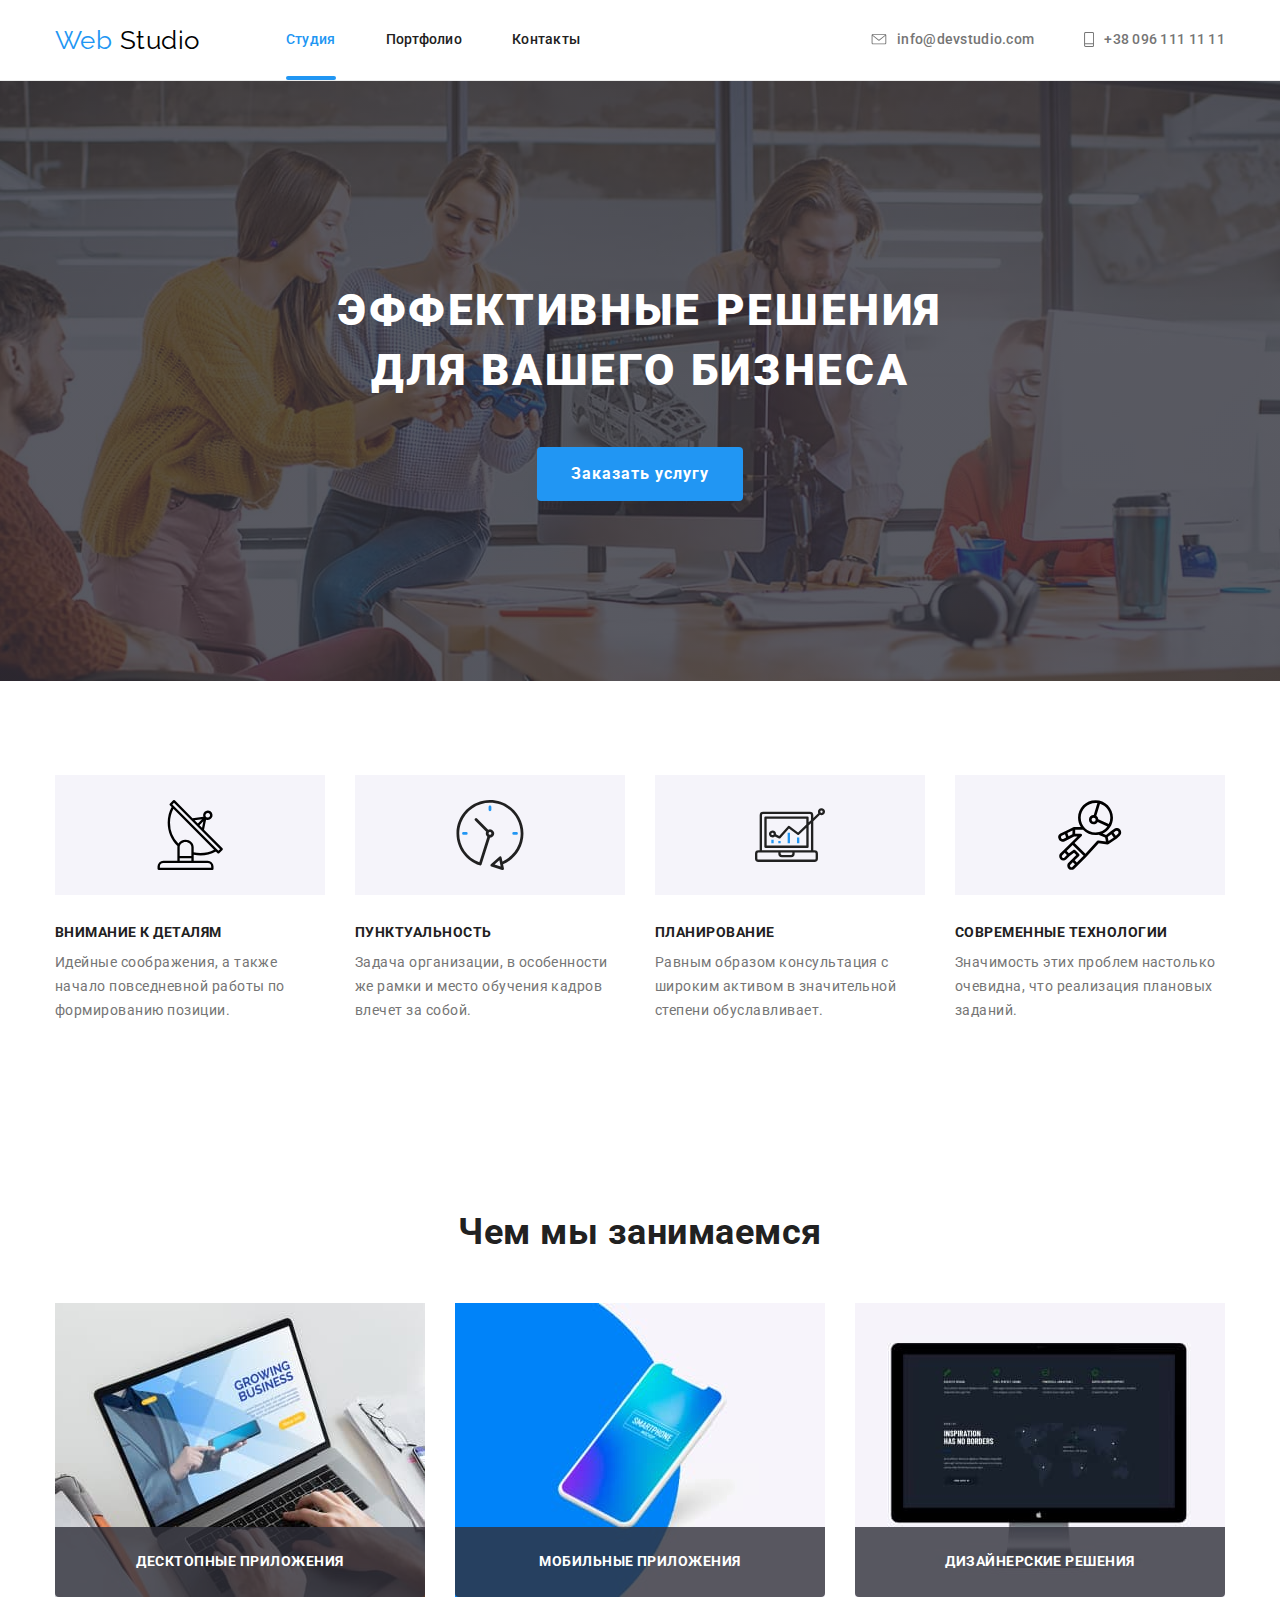
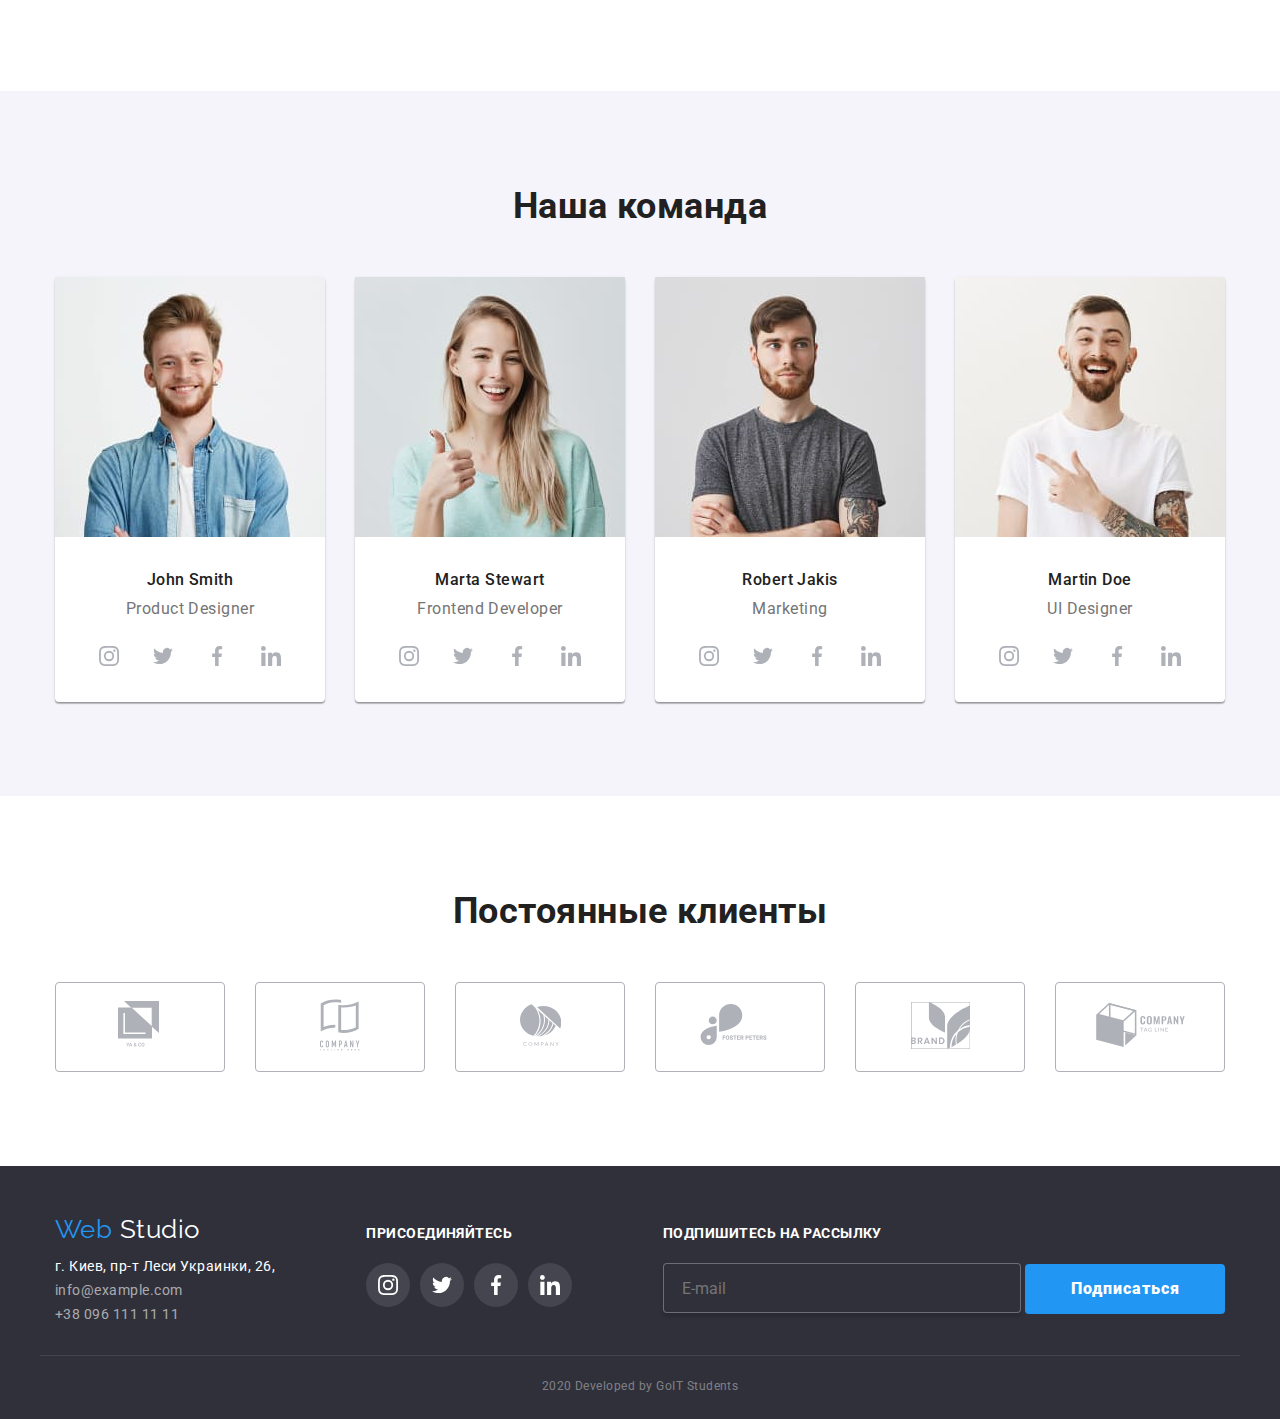
==== index.html @ 5ee05f83 "Added files HW 06" ====
<!DOCTYPE html>
<html lang="ru">
  <head>
    <meta charset="UTF-8" />
    <meta name="viewport" content="width=device-width, initial-scale=1.0" />
    <title>Document</title>
    <link
      href="https://fonts.googleapis.com/css2?family=Raleway:wght@700&family=Roboto:wght@400;500;700&display=swap"
      rel="stylesheet"
    />
    <link
      rel="stylesheet"
      href="https://cdnjs.cloudflare.com/ajax/libs/modern-normalize/0.6.0/modern-normalize.min.css"
    />
    <link rel="stylesheet" href="./css/styles.css" />
  </head>

  <body class="page">
    <!--Шапка сайта-->
    <header class="page-header">
      <div class="header container">
        <nav class="nav-conteiner">
          <a href="index.html" lang="en" class="logo"
            >Web <span class="accent">Studio</span></a
          >

          <ul class="site-nav">
            <li class="item">
              <a href="./index.html" class="link current">Студия</a>
            </li>
            <li class="item">
              <a href="./portfolio.html" class="link">Портфолио</a>
            </li>
            <li class="item"><a href="" class="link">Контакты</a></li>
          </ul>
        </nav>

        <address class="address">
          <a href="mailto:info@devstudio.com" class="item">
            <svg class="mail-icon">
              <use href="./img/sprite.svg#Mail"></use>
            </svg>
            info@devstudio.com</a
          >
          <a href="tel:+380961111111" class="item">
            <svg class="tel-icon">
              <use href="./img/sprite.svg#Tel"></use>
            </svg>
            +38 096 111 11 11</a
          >
        </address>
      </div>
    </header>

    <main>
      <!--Герой-->
      <section class="hero">
        <div class="overley">
          <h1 class="hero-title">эффективные решения для вашего бизнеса</h1>
          <div class="hero-item">
            <button class="hero-button button" data-open-modal>Заказать услугу</button>
          </div>
      </section>

      <!--Функции-->
      <div class="feature container">
        <section class="section">
          <h2 class="is-hidden">Функции</h2>

          <ul class="feature-list">
            <li class="list">
              <div class="background-icon">
                <svg width="70" height="70">
                  <use href="./img/sprite.svg#--"></use>
                </svg>
              </div>
              <h3 class="title">Внимание к деталям</h3>
              <p class="text">
                Идейные соображения, а также начало повседневной работы по
                формированию позиции.
              </p>
            </li>

            <li class="list">
              <div class="background-icon">
                <svg width="70" height="70">
                  <use href="./img/sprite.svg#1"></use>
                </svg>
              </div>
              <h3 class="title">Пунктуальность</h3>
              <p class="text">
                Задача организации, в особенности же рамки и место обучения
                кадров влечет за собой.
              </p>
            </li>

            <li class="list">
              <div class="background-icon">
                <svg width="70" height="70">
                  <use href="./img/sprite.svg#untitled"></use>
                </svg>
              </div>
              <h3 class="title">Планирование</h3>
              <p class="text">
                Равным образом консультация с широким активом в значительной
                степени обуславливает.
              </p>
            </li>

            <li class="list">
              <div class="background-icon">
                <svg width="70" height="70">
                  <use href="./img/sprite.svg#-"></use>
                </svg>
              </div>
              <h3 class="title">Современные технологии</h3>
              <p class="text">
                Значимость этих проблем настолько очевидна, что реализация
                плановых заданий.
              </p>
            </li>
          </ul>
        </section>
      </div>

      <!--Чем мы занимаемся-->
      <div class="container">
        <section class="section">
          <h2 class="section-title">Чем мы занимаемся</h2>

          <ul class="product">
            <li>
              <figure class="figure">
                <img
                  src="./img/Growing-Business.jpg"
                  alt="Десктопные приложения" class="product_img"
                />
                <figcaption class="product-list">
                  Десктопные приложения
                </figcaption>
              </figure>
            </li>

            <li>
              <figure class="figure">
                <img
                  src="./img/Mobile-applications.jpg"
                  alt="Мобильные приложения" class="product_img"
                />
                <figcaption class="product-list">
                  Мобильные приложения
                </figcaption>
              </figure>
            </li>

            <li>
              <figure class="figure">
                <img
                  src="./img/Design-solutions.jpg"
                  alt="Дизайнерские решения" class="product_img"
                />
                <figcaption class="product-list">
                  Дизайнерские решения
                </figcaption>
              </figure>
            </li>
          </ul>
        </section>
      </div>

      <!--Наша команда-->
      <section class="section team">
        <h2 class="section-title">Наша команда</h2>
        <ul lang="en" class="team-list container">
          <li class="team-list-container">
            <img src="./img/John-Smith.jpg" alt="John Smith" />
            <h3 class="title">John Smith</h3>
            <p class="job-title">Product Designer</p>
            <ul class="social-links">
              <li class="social-links_list">
                <a
                  href=""
                  aria-label="Instagram link"
                  class="social-links_item"
                >
                  <svg class="social-links_icon">
                    <use href="./img/sprite.svg#instagram"></use>
                  </svg>
                </a>
              </li>
              <li class="social-links_list">
                <a href="" aria-label="Twitter link" class="social-links_item">
                  <svg class="social-links_icon">
                    <use href="./img/sprite.svg#twitter"></use>
                  </svg>
                </a>
              </li>
              <li class="social-links_list">
                <a href="" aria-label="Facebook link" class="social-links_item">
                  <svg class="social-links_icon">
                    <use href="./img/sprite.svg#facebook"></use>
                  </svg>
                </a>
              </li>
              <li class="social-links_list">
                <a href="" aria-label="LinkedIn link" class="social-links_item">
                  <svg class="social-links_icon">
                    <use href="./img/sprite.svg#linkedin"></use>
                  </svg>
                </a>
              </li>
            </ul>
          </li>

          <li class="team-list-container">
            <img src="./img/Marta-Stewart.jpg" alt="Marta Stewart" />
            <h3 class="title">Marta Stewart</h3>
            <p class="job-title">Frontend Developer</p>
            <ul class="social-links">
              <li class="social-links_list">
                <a
                  href=""
                  aria-label="Instagram link"
                  class="social-links_item"
                >
                  <svg class="social-links_icon">
                    <use href="./img/sprite.svg#instagram"></use>
                  </svg>
                </a>
              </li>
              <li class="social-links_list">
                <a href="" aria-label="Twitter link" class="social-links_item">
                  <svg class="social-links_icon">
                    <use href="./img/sprite.svg#twitter"></use>
                  </svg>
                </a>
              </li>
              <li class="social-links_list">
                <a href="" aria-label="Facebook link" class="social-links_item">
                  <svg class="social-links_icon">
                    <use href="./img/sprite.svg#facebook"></use>
                  </svg>
                </a>
              </li>
              <li class="social-links_list">
                <a href="" aria-label="LinkedIn link" class="social-links_item">
                  <svg class="social-links_icon">
                    <use href="./img/sprite.svg#linkedin"></use>
                  </svg>
                </a>
              </li>
            </ul>
          </li>

          <li class="team-list-container">
            <img src="./img/Robert-Jakis.jpg" alt="Robert Jakis" />
            <h3 class="title">Robert Jakis</h3>
            <p class="job-title">Marketing</p>
            <ul class="social-links">
              <li class="social-links_list">
                <a
                  href=""
                  aria-label="Instagram link"
                  class="social-links_item"
                >
                  <svg class="social-links_icon">
                    <use href="./img/sprite.svg#instagram"></use>
                  </svg>
                </a>
              </li>
              <li class="social-links_list">
                <a href="" aria-label="Twitter link" class="social-links_item">
                  <svg class="social-links_icon">
                    <use href="./img/sprite.svg#twitter"></use>
                  </svg>
                </a>
              </li>
              <li class="social-links_list">
                <a href="" aria-label="Facebook link" class="social-links_item">
                  <svg class="social-links_icon">
                    <use href="./img/sprite.svg#facebook"></use>
                  </svg>
                </a>
              </li>
              <li class="social-links_list">
                <a href="" aria-label="LinkedIn link" class="social-links_item">
                  <svg class="social-links_icon">
                    <use href="./img/sprite.svg#linkedin"></use>
                  </svg>
                </a>
              </li>
            </ul>
          </li>

          <li class="team-list-container">
            <img src="./img/Martin-Doe.jpg" alt="Martin Doe" />
            <h3 class="title">Martin Doe</h3>
            <p class="job-title">UI Designer</p>
            <ul class="social-links">
              <li class="social-links_list">
                <a
                  href=""
                  aria-label="Instagram link"
                  class="social-links_item"
                >
                  <svg class="social-links_icon">
                    <use href="./img/sprite.svg#instagram"></use>
                  </svg>
                </a>
              </li>
              <li class="social-links_list">
                <a href="" aria-label="Twitter link" class="social-links_item">
                  <svg class="social-links_icon">
                    <use href="./img/sprite.svg#twitter"></use>
                  </svg>
                </a>
              </li>
              <li class="social-links_list">
                <a href="" aria-label="Facebook link" class="social-links_item">
                  <svg class="social-links_icon">
                    <use href="./img/sprite.svg#facebook"></use>
                  </svg>
                </a>
              </li>
              <li class="social-links_list">
                <a href="" aria-label="LinkedIn link" class="social-links_item">
                  <svg class="social-links_icon">
                    <use href="./img/sprite.svg#linkedin"></use>
                  </svg>
                </a>
              </li>
            </ul>
          </li>
        </ul>
      </section>

      <!--Постоянные клиенты-->
      <div class="container">
        <section class="section">
          <h2 class="section-title">Постоянные клиенты</h2>

          <ul class="list-clients">
            <li class="item">
              <a class="logo-items">
                <svg class="clients-logo1">
                  <use href="./img/sprite.svg#logo-1"></use>
                </svg>
              </a>
            </li>
            <li class="item">
              <a class="logo-items">
                <svg class="clients-logo2">
                  <use href="./img/sprite.svg#logo-2"></use>
                </svg>
              </a>
            </li>
            <li class="item">
              <a class="logo-items">
                <svg class="clients-logo3">
                  <use href="./img/sprite.svg#logo-3"></use>
                </svg>
              </a>
            </li>
            <li class="item">
              <a class="logo-items">
                <svg class="clients-logo4">
                  <use href="./img/sprite.svg#logo-4"></use>
                </svg>
              </a>
            </li>
            <li class="item">
              <a class="logo-items">
                <svg class="clients-logo5">
                  <use href="./img/sprite.svg#logo-5"></use>
                </svg>
              </a>
            </li>
            <li class="item">
              <a class="logo-items">
                <svg class="clients-logo6">
                  <use href="./img/sprite.svg#logo-6"></use>
                </svg>
              </a>
            </li>
          </ul>
        </section>
      </div>
    </main>

    <!-- Модальное окно -->

    <div class="backdrop is-hidden" data-backdrop>
      <div class="modal">
        <button class="btn" data-close-modal>
          <svg class="icon-btn-close" width="11" height="11">
            <use href="./img/icon-btn-close.svg#icon-btn-close"></use>
          </svg>
        </button>
        <form class="form js-speaker-form" autocomplete="off">
          <p class="form-about">Оставьте свои данные, мы вам перезвоним</p>
    
          <label class="form-field">
            <input class="form-input" type="text" name="name" placeholder=" " />
            <span class="form-text">Имя</span>
            <svg class="icon-form" width="18" height="18">
              <use href="./img/icon-person.svg#icon-person"></use>
            </svg>
          </label>
    
          <label class="form-field">
            <input class="form-input" type="tel" name="tel" placeholder=" " />
            <span class="form-text tel">Телефон</span>
            <svg class="icon-form" width="18" height="18">
              <use href="./img/icon-phone.svg#icon-phone"></use>
            </svg>
          </label>
    
          <label class="form-field">
            <input class="form-input" type="email" name="mail" placeholder=" " />
            <span class="form-text mail">Почта</span>
            <svg class="icon-form" width="18" height="18">
              <use href="./img/icon-email.svg#icon-email"></use>
            </svg>
          </label>
    
          <label class="form-field comments">
            <textarea class="form-input comments" name="comments" rows="10" placeholder=" "></textarea>
            <span class="form-text comments">Комментарий</span>
          </label>
    
          <label class="consent">
            <input class="check-input" type="checkbox" name="consent" value="consent" />
            <span class="checkbox"></span>
            <span class="text consent">Соглашаюсь с рассылкой и принимаю &nbsp;
              <a class="text-link" href="">Условия договора</a>
            </span>
          </label>
    
          <button class="button submit" type="submit">Отправить</button>
        </form>
      </div>
    </div>
    </main>


    <!--Футер-->
    <footer class="footer">
      <div class="container">
        <div class="address-list">
          <a class="logo">Web <span class="logo-footer">Studio</span></a>
          <address class="address-footer">
            <a class="contact">г. Киев, пр-т Леси Украинки, 26, </a><br />
            <a href="mailto:info@example.com" class="info">info@example.com</a
            ><br />
            <a href="tel:+380961111111" class="info">+38 096 111 11 11</a>
          </address>
        </div>

        <div class="action-social-links">
          <p class="action">Присоединяйтесь</p>
          <ul class="social-links">
            <li class="social-links_list">
              <a
                href=""
                aria-label="Cсылка на Instagram"
                class="social-links-footer"
              >
                <svg class="social-links_icon">
                  <use href="./img/sprite.svg#instagram"></use>
                </svg>
              </a>
            </li>
            <li class="social-links_list">
              <a
                href=""
                aria-label="Cсылка на Twitter"
                class="social-links-footer"
              >
                <svg class="social-links_icon">
                  <use href="./img/sprite.svg#twitter"></use>
                </svg>
              </a>
            </li>
            <li class="social-links_list">
              <a
                href=""
                aria-label="Cсылка на Facebook"
                class="social-links-footer"
              >
                <svg class="social-links_icon">
                  <use href="./img/sprite.svg#facebook"></use>
                </svg>
              </a>
            </li>
            <li class="social-links_list">
              <a
                href=""
                aria-label="Cсылка на LinkedIn"
                class="social-links-footer"
              >
                <svg class="social-links_icon">
                  <use href="./img/sprite.svg#linkedin"></use>
                </svg>
              </a>
            </li>
          </ul>
        </div>

        <div class="action-studio-button">
          <form>
          <p class="action">Подпишитесь на рассылку</p>
          <br>
          <input class="input" class="foot-form" type="text" placeholder="E-mail" />
          <a href="" class="studio-button">Подписаться</a>
          </form>
        </div>
      </div>

      <p class="copyright">2020 Developed by GoIT Students</p>
    </footer>

<!-- JS -->
<script>
  const refs = {
    openModalBtn: document.querySelector('[data-open-modal]'),
    closeModalBtn: document.querySelector('[data-close-modal]'),
    backdrop: document.querySelector('[data-backdrop]'),
  };

  refs.openModalBtn.addEventListener('click', toggleModal);
  refs.closeModalBtn.addEventListener('click', toggleModal);

  refs.backdrop.addEventListener('click', logBackdropClick);

  function toggleModal() {
    refs.backdrop.classList.toggle('is-hidden');
  }

  function logBackdropClick() {
    console.log('Это клик в бекдроп');
  }

  // FORM JS

  (() => {
    document
      .querySelector('.js-speaker-form')
      .addEventListener('submit', e => {
        e.preventDefault();

        new FormData(e.currentTarget).forEach((value, name) =>
          console.log(`${name}: ${value}`),
        );

        e.currentTarget.reset();
      });
  })();
</script>
    
  </body>
</html>
---- css/styles.css ----
/* Стили для index.html */

/* основной цвет фона #FFFFFF */
/* вторичный цвет фона #F5F4FA */
/* цвет основного текста #757575 */
/* вторичный цвет текста #212121 */
/* белый #FFFFFF */
/* акцент #2196F3 */

/* по умолчанию */
/* fon-style: normal */
/* fon-weight: 400 для p, 700 для h*/

.page {
  color: #757575;
  background-color: #ffffff;
  font-family: Roboto, sans-serif;
  letter-spacing: 0.03em;
}

*,
::after,
::before {
  box-sizing: border-box;
  margin: 0;
  padding: 0;
}

.visually-hidden {
  position: absolute;
  clip: rect(0 0 0 0);
  width: 1px;
  height: 1px;
  margin: -1px;
}

.nav-conteiner {
  display: flex;
  align-items: center;
}
.container {
  margin-left: auto;
  margin-right: auto;
  width: 1200px;
  padding-left: 15px;
  padding-right: 15px;
}

.header {
  display: flex;
  align-items: center;
  justify-content: space-between;
  height: 80px;
}

.page-header {
  border-bottom: 1px solid #ececec;
}
ul {
  list-style: none;
}

/* Logo */

.logo {
  color: #2196f3;
  font-family: Raleway, cursive;
  font-size: 26px;
  line-height: 1.19;
  text-decoration: none;
}

.logo .accent {
  color: #000000;
}

/* Site-nav */
.site-nav .link {
  position: relative;
  display: block;
  padding-top: 32px;
  padding-bottom: 32px;
  font-weight: 500;
  transition: color 250ms cubic-bezier(0.4, 0, 0.2, 1);
  color: #212121;
  font-weight: 500;
  font-size: 14px;
  line-height: 1.14;
  letter-spacing: 0.02em;
  text-decoration: none;
}

.site-nav .link:hover,
.site-nav .link:focus {
  color: #2196f3;
}

.site-nav .link.current {
  color: #2196f3;
}

.site-nav {
  display: flex;
  margin-left: 86px;
}

.site-nav .item:not(:last-child) {
  margin-right: 50px;
}
/* address */
.address {
  display: flex;
  margin-left: auto;
}

.address .item + .item {
  margin-left: 50px;
}
.address .item {
  display: flex;
  align-items: center;
  color: #757575;
  text-decoration: none;
  font-style: normal;
  font-weight: 500;
  font-size: 14px;
  line-height: 1.14;
  letter-spacing: 0.02em;
}

.address .item:hover,
address .item:focus {
  color: #2196f3;
  transition: color 250ms cubic-bezier(0.4, 0, 0.2, 1);
}

/* Hero */

.hero-title {
  margin-top: 0px;
  margin-bottom: 46px;
  padding-top: 200px;
  width: 646px;
  margin-left: auto;
  margin-right: auto;
  color: #ffffff;

  font-weight: 900;
  font-size: 44px;
  line-height: 1.36;
  letter-spacing: 0.06em;
  text-transform: uppercase;
  align-content: center;
}

.hero-button {
  display: inline-block;
  border-radius: 4px;
  padding: 10px 32px;
  min-width: 200px;

  color: #ffffff;
  background-color: #2196f3;

  font-weight: 700;
  font-size: 16px;
  line-height: 1.87;
  letter-spacing: 0.06em;
  text-align: center;
  text-decoration: none;
  border-radius: 4px;
  border-color: transparent;
  cursor: pointer;
}
.hero {
  text-align: center;
  padding-top: 0;
  padding-bottom: 0;
}

/* Section */
.section {
  padding-top: 94px;
  padding-bottom: 94px;
}
.section-title {
  margin-top: 0;
  color: #212121;
  font-weight: 700;
  font-size: 36px;
  line-height: 1.17;
  text-align: center;
  margin-bottom: 50px;
}

/* Features */
.is-hidden {
  display: none;
}
.feature-list .title {
  margin-top: 0;
  margin-bottom: 10px;

  color: #212121;
  font-weight: 700;
  font-size: 14px;
  line-height: 1.14;
  text-transform: uppercase;
}

.feature-list .text {
  margin-top: 0;
  margin-bottom: 0;

  font-size: 14px;
  line-height: 1.71;
}

.feature-list {
  display: flex;
  justify-content: center;
}
.feature-list .list:not(:last-child) {
  margin-right: 30px;
}
/* Product */

.product_img {
  display: block;
}

.figure {
  position: relative;
  margin: 0;
}
.product .product-list {
  position: absolute;
  width: 100%;
  height: 70px;
  bottom: 0;
  margin: 0;
  padding: 27px;
  background: rgba(47, 48, 58, 0.8);
  border-radius: 0px 0px 4px 4px;
  font-weight: 700;
  font-size: 14px;
  line-height: 1.14;
  text-align: center;
  text-transform: uppercase;
  color: #ffffff;
}

.product {
  display: flex;
  justify-content: space-between;
  padding-left: 0;
}

/* Team */
.team-list .title {
  margin-top: 30px;
  margin-bottom: 10px;
  color: #212121;
}

.team {
  background: #f5f4fa;
}

.team-list {
  display: flex;
  justify-content: center;
  text-align: center;
}

.team-list-container .title {
  font-weight: 500;
  font-size: 16px;
  line-height: 1.16;
  text-align: center;
}
.team-list-container {
  border-radius: 4px;
  padding-bottom: 24px;

  box-shadow: 0px 2px 1px rgba(0, 0, 0, 0.2), 0px 1px 1px rgba(0, 0, 0, 0.14),
    0px 1px 3px rgba(0, 0, 0, 0.12);
  background-color: #ffffff;
}
.team-list-container:not(:last-child) {
  margin-right: 30px;
}

.team-list-container:hover,
.team-list-container:focus {
  box-shadow: 1px 4px 6px rgba(0, 0, 0, 0.16), 0px 4px 4px rgba(0, 0, 0, 0.06),
    0px 1px 1px rgba(0, 0, 0, 0.12);
  cursor: pointer;
  transition: box-shadow 250ms cubic-bezier(0.4, 0, 0.2, 1);
}

.team-list-container .social-links {
  display: flex;
}
.job-title {
  margin-top: 0;
  margin-bottom: 16px;
}
/* Clients */
.section .list-clients {
  display: flex;
  justify-content: center;
  margin: 0;
  padding: 0;
}

.list-clients .item:not(:last-child) {
  display: flex;
  justify-content: center;
  margin-right: 30px;
  width: 170px;
  height: 90px;
}

.list-clients .item {
  display: flex;
  justify-content: center;
  align-items: center;
  border: 1px solid #afb1b8;
  border-radius: 4px;
  width: 170px;
  height: 90px;
  cursor: pointer;
  color: #afb1b8;
}

.list-clients .item:hover,
.list-clients .item:focus {
  border: 1px solid #2196f3;
  color: #2196f3;
  transition: color 250ms cubic-bezier(0.4, 0, 0.2, 1);
}

/* Футер */
.contact {
  font-style: normal;
  font-weight: 400;
  font-size: 14px;
  line-height: 1.71;
  color: #ffffff;
}

.info {
  font-style: normal;
  font-weight: 400;
  font-size: 14px;
  line-height: 1.71;
  color: rgba(255, 255, 255, 0.6);
  text-decoration: none;
}

.studio-button {
  display: inline-block;
  border-radius: 4px;
  padding: 10px 45px 10px 46px;
  min-width: 109px;

  background-color: #2196f3;
  color: #ffffff;

  font-weight: 900;
  font-size: 16px;
  line-height: 1.87;
  text-align: center;
  letter-spacing: 0.06em;
  text-decoration: none;
}

.action {
  display: inline-block;
  margin-bottom: 21px;
  font-weight: 700;
  font-size: 14px;
  line-height: 1.14;
  text-transform: uppercase;
  color: #ffffff;
}

.footer {
  background-color: #2f303a;
}

.copyright {
  padding-top: 18px;
  padding-bottom: 21px;
  margin-top: 0;
  margin-bottom: 0;

  font-style: normal;
  font-weight: 400;
  font-size: 12px;
  line-height: 2;
  text-align: center;
  color: rgba(255, 255, 255, 0.4);
}
.logo-footer {
  color: #ffffff;
}
.footer .container {
  display: flex;
  padding-bottom: 28px;
  padding-top: 48px;

  justify-content: space-between;
  align-items: baseline;
  border-bottom: 1px solid rgba(255, 255, 255, 0.1);
}

.address-footer .contact {
  margin-bottom: 9px;
}

.social-links {
  display: flex;
  padding-left: 0;
  margin-top: 0;
  margin-bottom: 0;
  align-items: center;
  justify-content: center;
}

.footer .logo {
  display: block;
  margin-bottom: 10px;
}

/* Стили для portfolio.html */

/* основной цвет фона #FFFFFF */
/* вторичный цвет фона #F5F4FA */
/* цвет основного текста #212121 */
/* вторичный цвет текста #757575 */

.portfolio-filter .button {
  /* margin-right: 8px; */
  color: #212121;
  padding: 6px 22px;
  letter-spacing: 0.03em;
  border: transparent;
  border-radius: 4px;
  background: #f5f4fa;
}
.filter-list:not(:last-child) {
  margin-right: 8px;
}

.portfolio-filter .button:hover,
.portfolio-filter .button:focus {
  color: #ffffff;
  background-color: #2196f3;
  cursor: pointer;
  transition: background-color 250ms cubic-bezier(0.4, 0, 0.2, 1);
}

button {
  font-family: inherit;
  font-weight: 500;
  font-size: 16px;
  line-height: 1.63;
  text-align: center;
}

.projects .title {
  margin-top: 0;
  font-weight: 700;
  font-size: 18px;
  line-height: 2;
  letter-spacing: 0.06em;
  color: #212121;
}

.projects .link {
  text-decoration: none;
}

.projects .subtitle {
  margin-bottom: 0;
  font-weight: 400;
  font-size: 16px;
  line-height: 1.87;
  color: #757575;
}
.title-subtitle {
  padding: 20px 24px;
}
.projects .text {
  font-weight: 400;
  font-size: 18px;
  line-height: 1.56;
  /* color: #ffffff; */
}

.projects {
  display: flex;
  flex-wrap: wrap;
  margin-top: 0;
  margin-bottom: 94px;
}

.projects-items {
  width: 370px;
  border: 1px solid #eeeeee;
  border-radius: 5px;
}

.projects-items:not(:nth-child(3n)) {
  margin-right: 30px;
}

.projects-items:not(:nth-last-child(-n + 3)) {
  margin-bottom: 30px;
}

.projects-items:hover,
.projects-items:focus {
  box-shadow: 1px 4px 6px rgba(0, 0, 0, 0.16), 0px 4px 4px rgba(0, 0, 0, 0.06),
    0px 1px 1px rgba(0, 0, 0, 0.12);
  cursor: pointer;
  transition: box-shadow 250ms cubic-bezier(0.4, 0, 0.2, 1);
}

.portfolio-filter {
  display: flex;
  justify-content: center;
  margin-bottom: 50px;
  margin-top: 93px;
}

/* Оформление иконок */

/* Шапка */
.mail-icon {
  width: 16px;
  height: 11px;
  margin-right: 10px;
  fill: currentColor;
}

.tel-icon {
  width: 10px;
  height: 15px;
  margin-right: 10px;
  fill: currentColor;
}

/* Hero */

.hero > .overley {
  height: 600px;
  max-width: 1600px;
  margin-left: auto;
  margin-right: auto;
  background-color: #757575;
  background-image: linear-gradient(
      to right,
      rgba(47, 48, 58, 0.8),
      rgba(47, 48, 58, 0.8)
    ),
    url(../img/Header.jpg);
  background-repeat: no-repeat;
  background-position: center;
  background-size: cover;
}

/* Функции */

.feature .background-icon {
  display: flex;
  justify-content: center;
  align-items: center;
  width: 270px;
  margin-bottom: 30px;
  height: 120px;
  background-color: #f5f4fa;
}

/* Команда */
.social-links_icon {
  width: 20px;
  height: 20px;
  fill: currentColor;
}

.social-links_item {
  display: flex;
  justify-content: center;
  align-items: center;
  border-radius: 50%;
  width: 44px;
  height: 44px;
  color: #afb1b8;
}

.social-links_item:hover,
.social-links_item:focus {
  color: white;
  background-color: #2196f3;
  transition: color 250ms cubic-bezier(0.4, 0, 0.2, 1),
    background-color 250ms cubic-bezier(0.4, 0, 0.2, 1);
}

.social-links_list:not(:last-child) {
  margin-right: 10px;
}

/* Клиенты */

.clients-logo1 {
  width: 45px;
  height: 50px;
  fill: currentColor;
  cursor: pointer;
}
.clients-logo2 {
  width: 40px;
  height: 52px;
  fill: currentColor;
  cursor: pointer;
}
.clients-logo3 {
  width: 41px;
  height: 43px;
  fill: currentColor;
  cursor: pointer;
}
.clients-logo4 {
  width: 80px;
  height: 42px;
  fill: currentColor;
  cursor: pointer;
}
.clients-logo5 {
  width: 59px;
  height: 47px;
  fill: currentColor;
  cursor: pointer;
}
.clients-logo6 {
  width: 89px;
  height: 45px;
  fill: currentColor;
  cursor: pointer;
}

/* Футер */
.social-links-footer {
  display: flex;
  justify-content: center;
  align-items: center;
  border-radius: 50%;
  width: 44px;
  height: 44px;
  color: white;
  background: rgba(255, 255, 255, 0.1);
}

.social-links-footer:hover,
.social-links-footer:focus {
  background-color: #2196f3;
  transition: background-color 250ms cubic-bezier(0.4, 0, 0.2, 1);
}

.site-nav .link.current::after {
  opacity: 1;
}
.site-nav .link::after {
  content: "";
  position: absolute;
  left: 0;
  bottom: 0;
  display: block;
  width: 100%;
  height: 4px;
  background-color: #2196f3;
  border-radius: 2px;
  opacity: 0;
  transition: opacity 250ms cubic-bezier(0.4, 0, 0.2, 1);
}

.box {
  overflow: hidden;
  position: relative;
}

.overlay .text {
  top: 0;
  padding: 63px 24px;
  margin: 0;
  background-color: rgba(33, 150, 243, 0.9);
  transition: transform 250ms cubic-bezier(0.4, 0, 0.2, 1);

  width: 100%;
  height: 100%;
  font-size: 18px;
  line-height: 1.5;
  letter-spacing: 0.03em;
  color: #ffffff;
}
.overlay {
  position: absolute;
  top: 0;
  left: 0;
  width: 100%;
  height: 100%;
  transform: translateY(100%);
  transition: transform 250ms cubic-bezier(0.4, 0, 0.2, 1);
}
.link:hover .overlay,
.link:focus .overlay {
  transform: translateY(0);
}

.input {
  padding: 12px 18px;
  width: 358px;
  height: 50px;
  border: 1px solid rgba(255, 255, 255, 0.3);
  box-sizing: border-box;
  box-shadow: 0px 4px 4px rgba(0, 0, 0, 0.15);
  border-radius: 4px;

  color: #ffffff;
  background-color: #2f303a;
  outline: none;
}
/* Модальное окно - фон общий*/

.backdrop {
  position: fixed;
  top: 0;
  left: 0;
  width: 100%;
  height: 100%;
  background-color: rgba(0, 0, 0, 0.2);
  transition: 250ms cubic-bezier(0.4, 0, 0.2, 1);
}

.backdrop.is-hidden {
  opacity: 0;
  pointer-events: none;
  transition: 250ms cubic-bezier(0.4, 0, 0.2, 1);
}
/* Модальное окно - фон формы */

.modal {
  position: absolute;
  top: 50%;
  left: 50%;

  transform: translate(-50%, -50%);

  min-width: 528px;
  min-height: 581px;

  box-shadow: 0px 2px 1px rgba(0, 0, 0, 0.2), 0px 1px 1px rgba(0, 0, 0, 0.14),
    0px 1px 3px rgba(0, 0, 0, 0.12);
  border-radius: 4px;
  background-color: #ffffff;
}

/* Модальное окно - кнопка закрыть форму */

.modal > .btn {
  position: absolute;
  right: 0;
  top: 0;

  width: 30px;
  height: 30px;

  transform: translate(25%, -25%);

  border-radius: 50%;
  background-color: #ffffff;
  border-color: transparent;
  box-shadow: 0px 2px 1px rgba(0, 0, 0, 0.2), 0px 1px 1px rgba(0, 0, 0, 0.14),
    0px 1px 3px rgba(0, 0, 0, 0.12);
  cursor: pointer;
}

.icon-btn-close {
  fill: black;
}

/* Модальное окно - форма */

.form {
  width: 528px;
  height: 581px;
  padding: 40px;
}

.form-about {
  margin: 0;
  padding: 0;
  margin-bottom: 30px;

  font-weight: 700;
  font-size: 20px;
  line-height: 1.15;
  text-align: center;
  letter-spacing: 0.03em;

  color: #212121;
}

.form-field {
  position: relative;
  display: flex;
  justify-content: center;
  align-items: center;
  margin-bottom: 28px;
}

.form-input {
  width: 100%;
  height: 40px;

  padding: 12px 8px 12px 42px;

  border: 1px solid rgba(33, 33, 33, 0.2);
  border-radius: 4px;
}

.form-text {
  position: absolute;
  top: 25%;
  left: 42px;
  /* transform: translate(50% 50%); */

  font-weight: 400;
  font-size: 14px;
  line-height: 1.71;
}

.icon-form {
  position: absolute;
  top: 93%;
  left: 16px;

  transform: translateY(-125%);

  display: inline-block;
  color: black;
}

.form-input:focus + .form-text {
  color: #2196f3;

  transform: translate(-90%, -150%);
  transition: 250ms cubic-bezier(0.4, 0, 0.2, 1);
}

.form-input:focus + .form-text.tel {
  transform: translate(-50%, -150%);
}

.form-input:focus + .form-text.mail {
  transform: translate(-60%, -150%);
}

.form-input:not(:placeholder-shown) + .form-text {
  transform: translate(-90%, -150%);
}

.form-input:not(:placeholder-shown) + .form-text.tel {
  transform: translate(-50%, -150%);
}

.form-input:not(:placeholder-shown) + .form-text.mail {
  transform: translate(-60%, -150%);
}

.form-input:focus-within ~ .icon-form {
  fill: #2196f3;
}

.form-input:focus {
  border-color: #2196f3;
  outline: none;
}

.form-field.comments {
  margin-bottom: 20px;
}

.form-input.comments {
  height: 120px;
  padding-left: 16px;
  resize: none;
}

.form-text.comments {
  top: 12px;
  left: 16px;
}

.form-input:focus + .form-text.comments {
  transform: translateY(-150%);
}

.form-input:not(:placeholder-shown) + .form-text.comments {
  transform: translateY(-150%);
}

.consent {
  display: flex;
  justify-content: center;
  align-items: center;
  margin-bottom: 30px;
  cursor: pointer;
}
/* Прячем чекбокс от браузера */
.check-input {
  position: absolute;
  width: 1px;
  height: 1px;
  margin: -1px;
  border: 0;
  padding: 0;
  clip: rect(0 0 0 0);
  overflow: hidden;
}

/* Оформляем чекбокс */
.checkbox {
  width: 15px;
  height: 16px;
  margin: 0;
  margin-right: 5px;

  background-image: url("../img/nocheck.svg");
  background-size: contain;
  background-repeat: no-repeat;
}

.check-input:checked + .checkbox,
.check-input:checked:focus + .checkbox {
  background-image: url("../img/check.svg");
  background-size: contain;
  background-color: #2196f3;
  border-radius: 4px;
}

.text.consent {
  margin: 0;
  left: 36px;
  font-weight: 400;
  font-size: 14px;
  line-height: 1.71;
}

.text-link {
  font-weight: 400;
  font-size: 14px;
  line-height: 1.71;
  color: #2196f3;
}

.button.submit {
  display: block;
  margin-right: auto;
  margin-left: auto;
  min-width: 200px;
  min-height: 50px;
  border-radius: 4px;
  padding: 10px 32px;

  text-decoration: none;
  font-weight: 700;
  font-size: 16px;
  line-height: 1.87;
  letter-spacing: 0.06em;

  box-shadow: 0px 4px 4px rgba(0, 0, 0, 0.15);
  cursor: pointer;
  border-color: transparent;
  color: #ffffff;
  background-color: #2196f3;
}
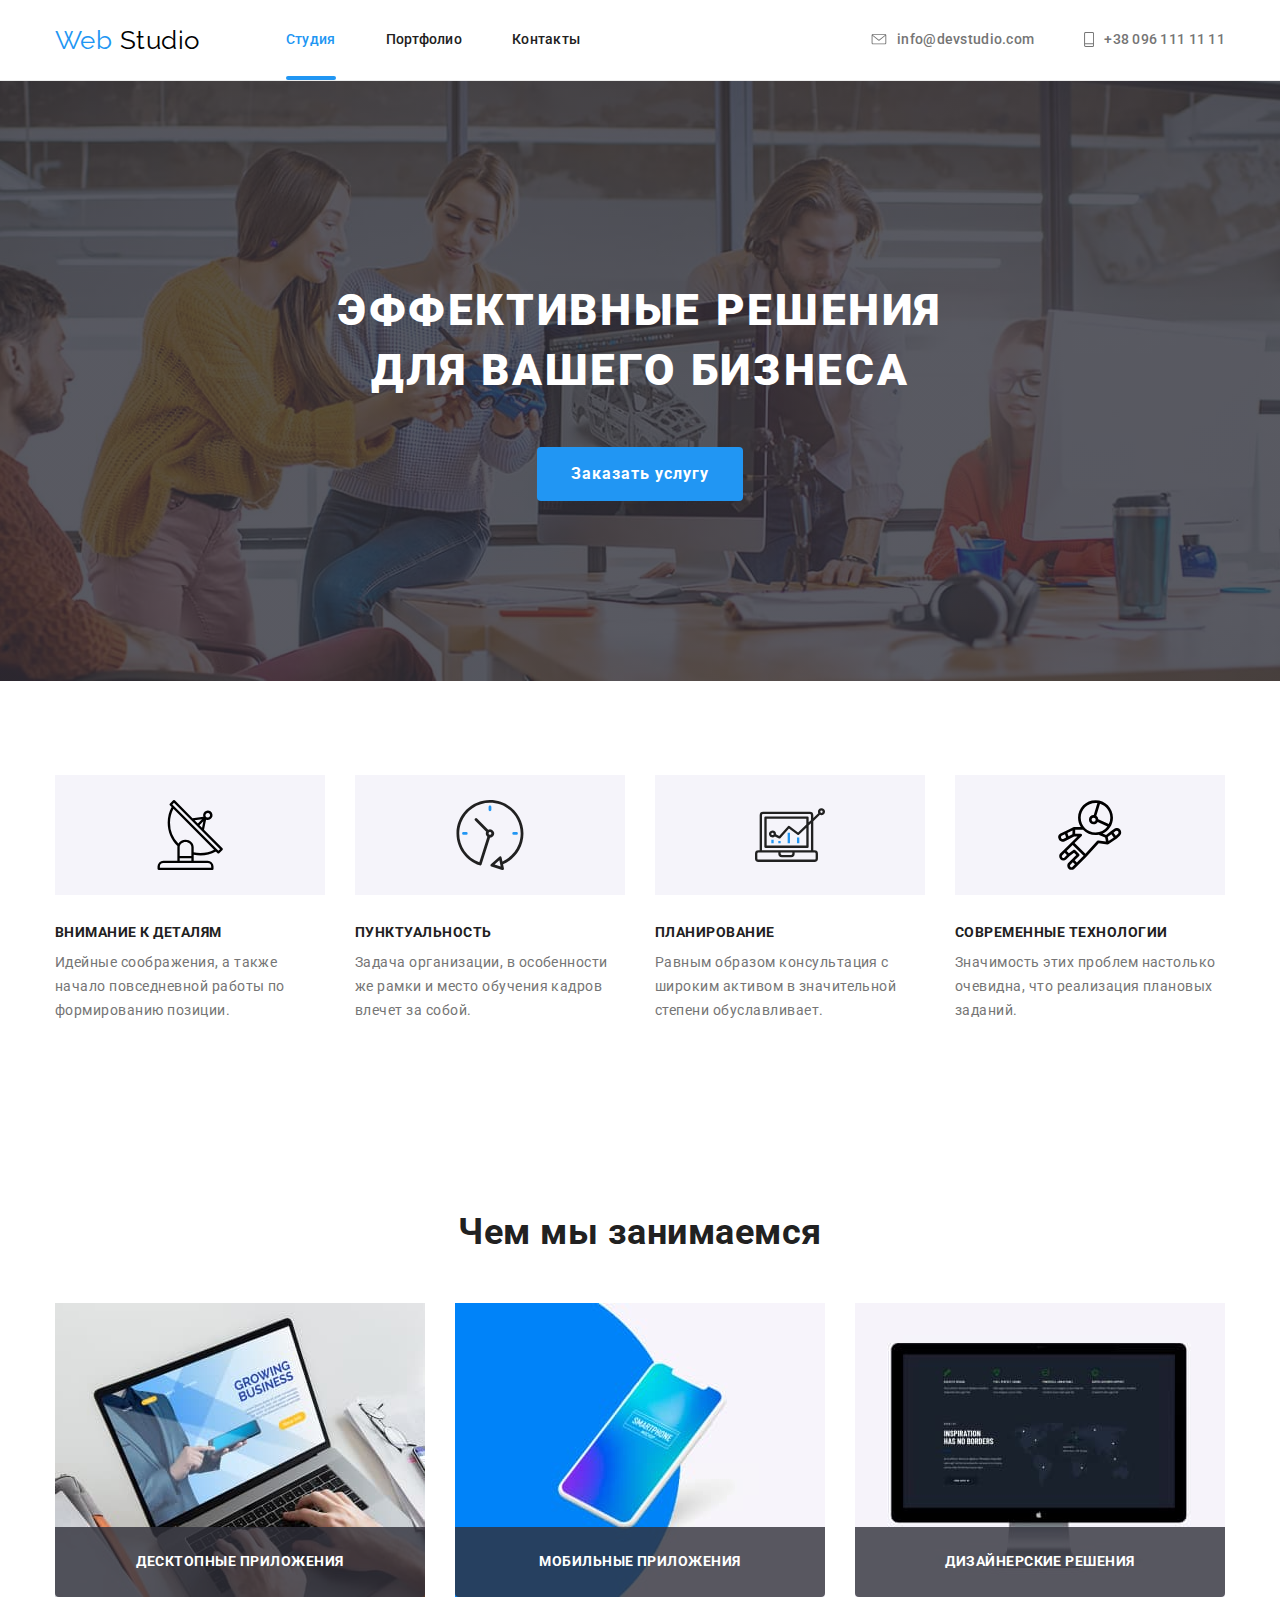
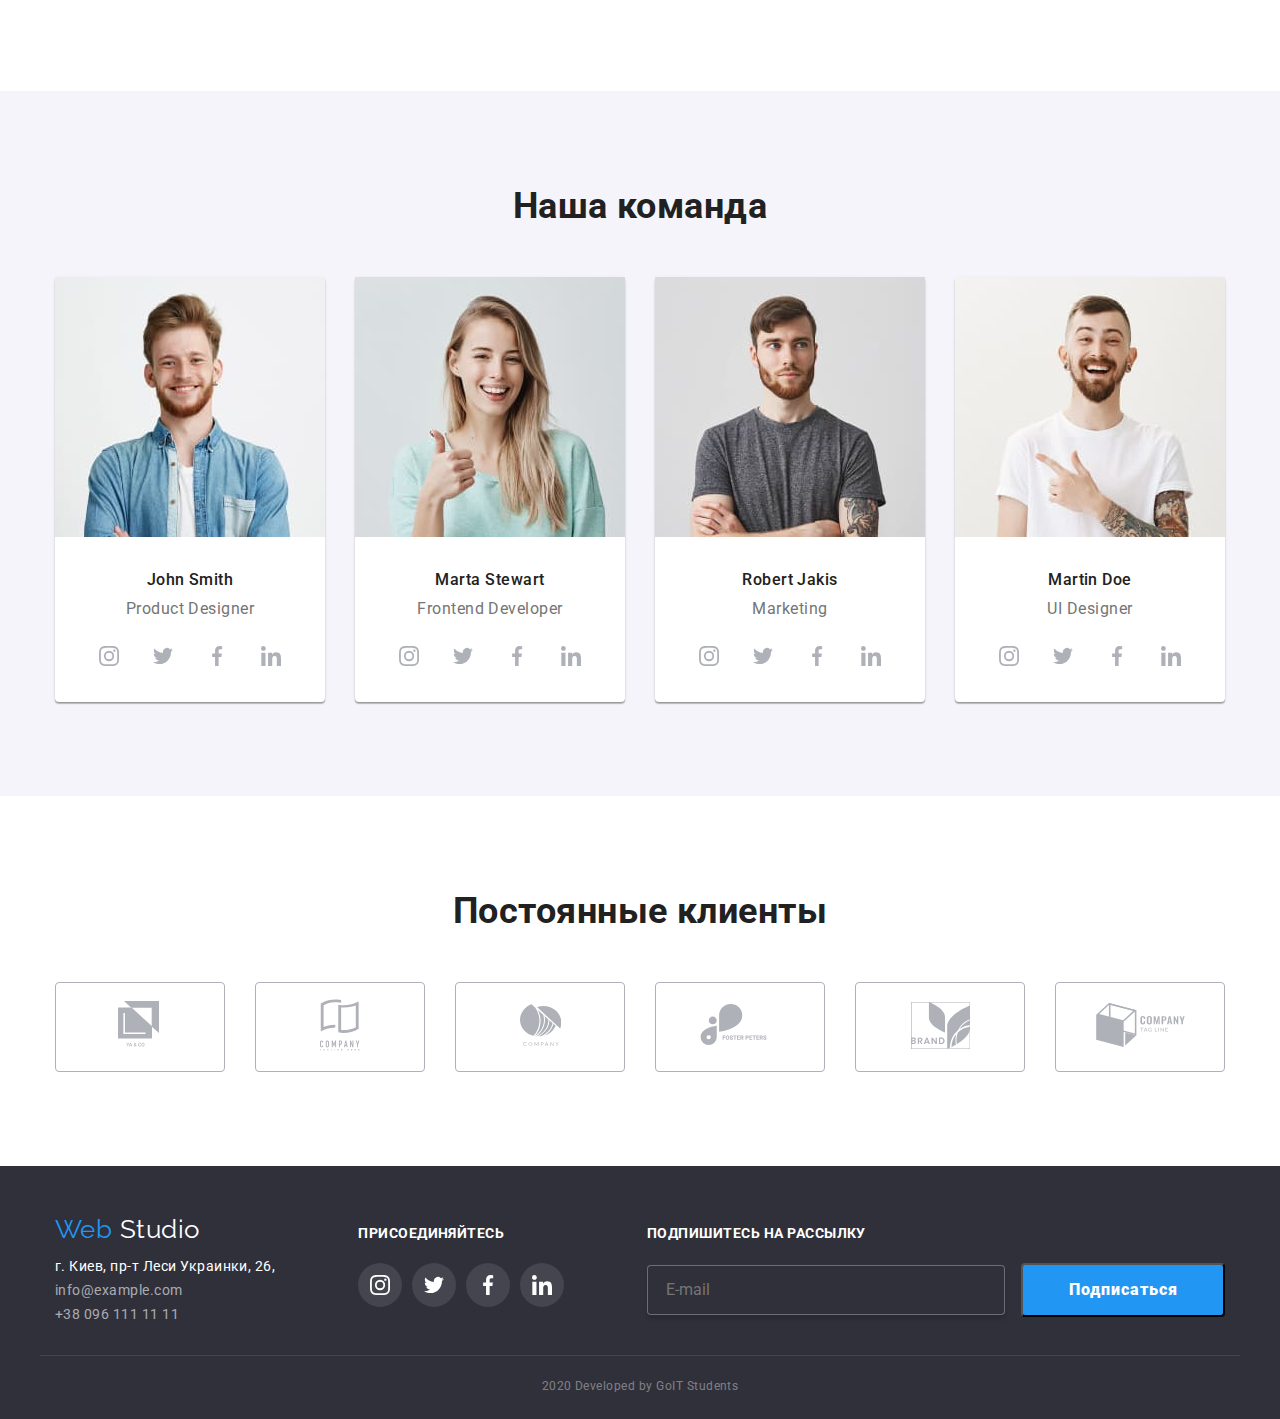
==== commit 5c08b029: "Working with sass" ====
--- a/index.html
+++ b/index.html
@@ -511,7 +511,7 @@
           <p class="action">Подпишитесь на рассылку</p>
           <br>
           <input class="input" class="foot-form" type="text" placeholder="E-mail" />
-          <a href="" class="studio-button">Подписаться</a>
+          <button type="submit" class="studio-button">Подписаться</button>
           </form>
         </div>
       </div>
--- a/css/styles.css
+++ b/css/styles.css
@@ -374,6 +374,7 @@
   text-align: center;
   letter-spacing: 0.06em;
   text-decoration: none;
+  cursor: pointer;
 }
 
 .action {
@@ -721,6 +722,7 @@
 }
 
 .input {
+  margin-right: 12px;
   padding: 12px 18px;
   width: 358px;
   height: 50px;
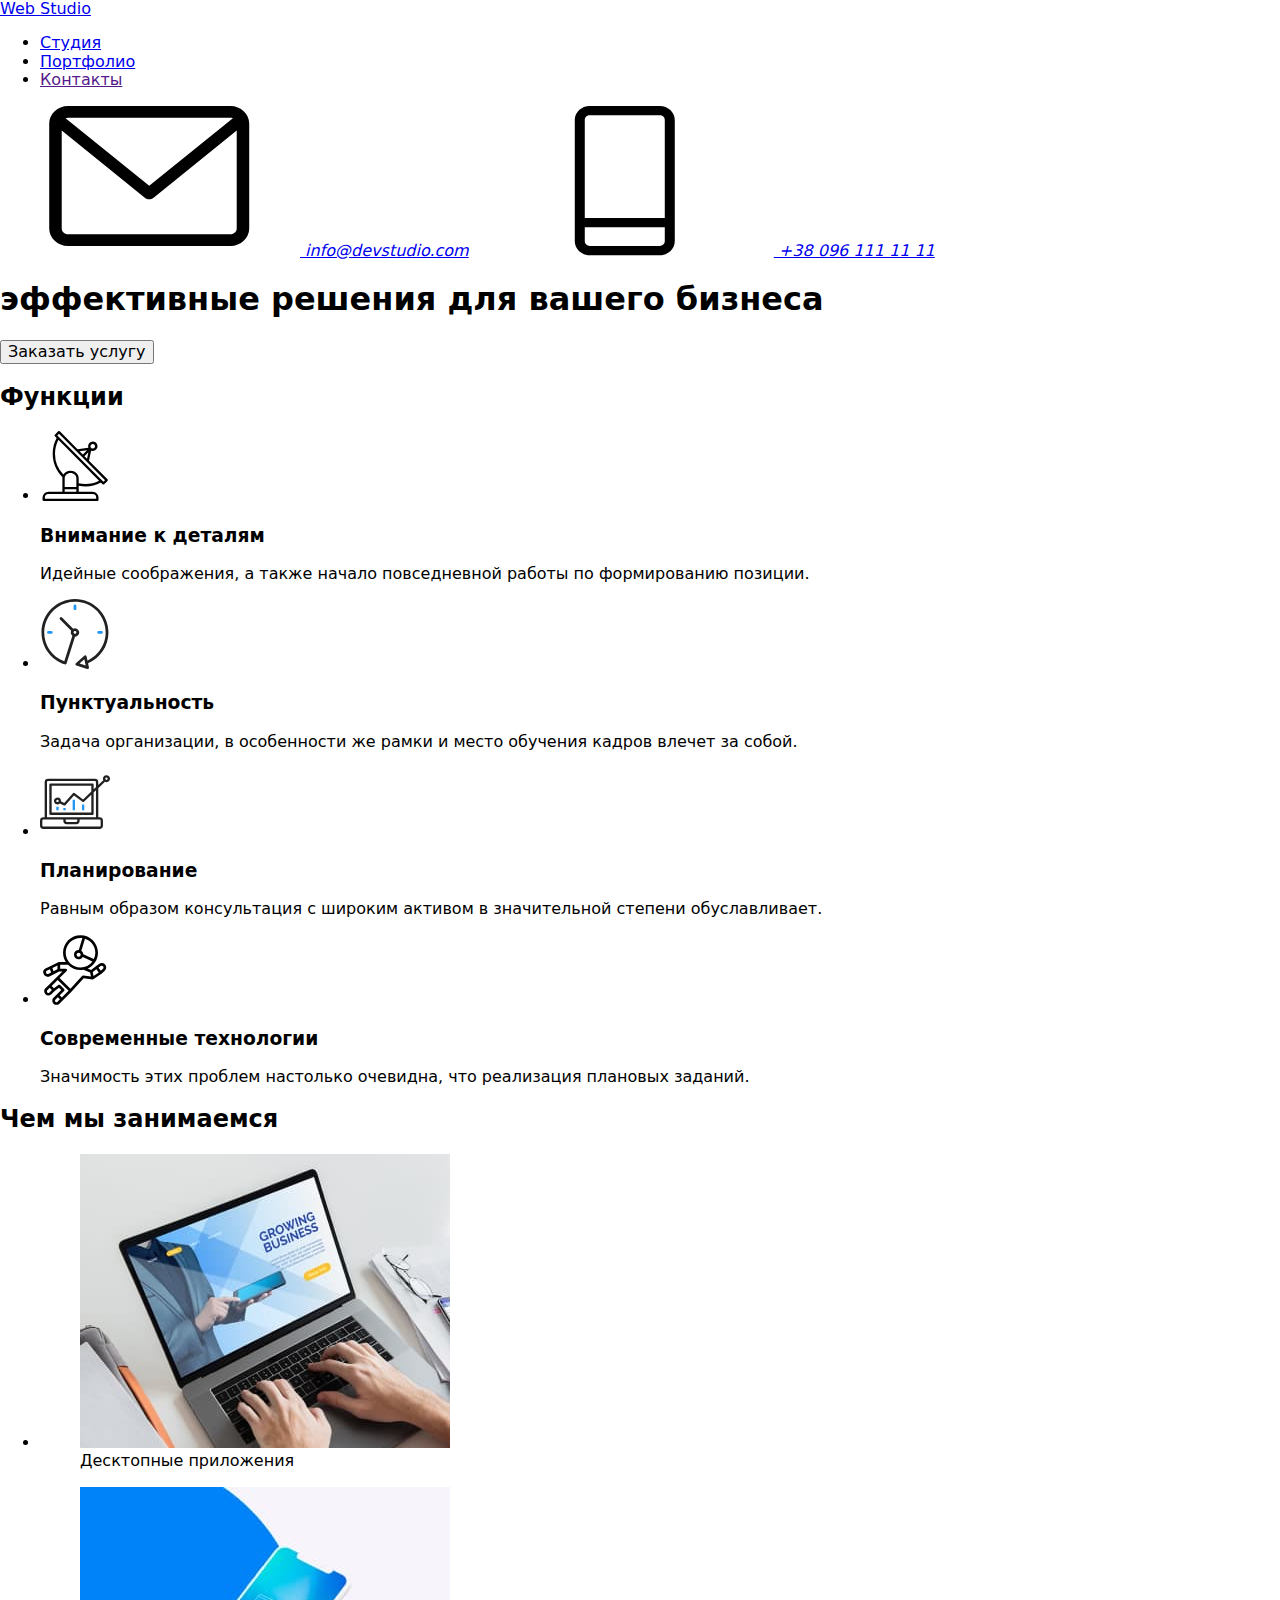
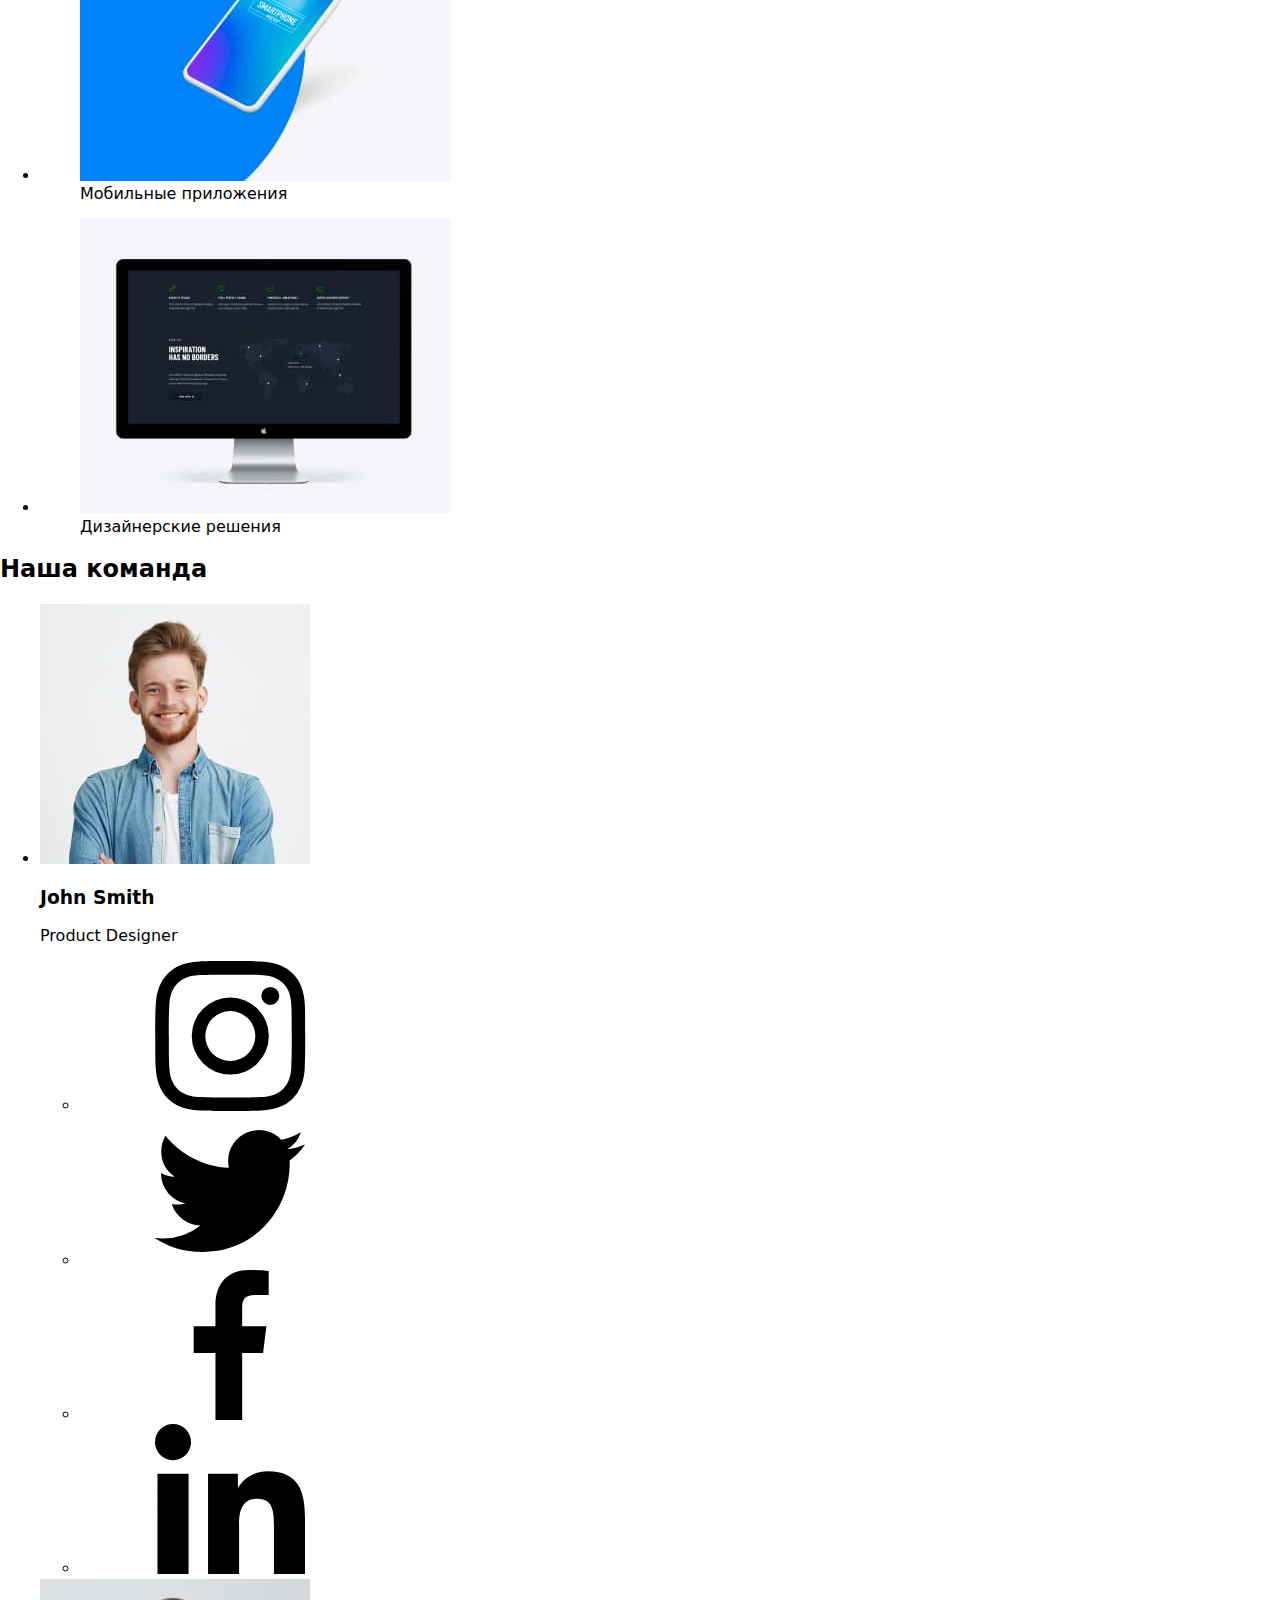
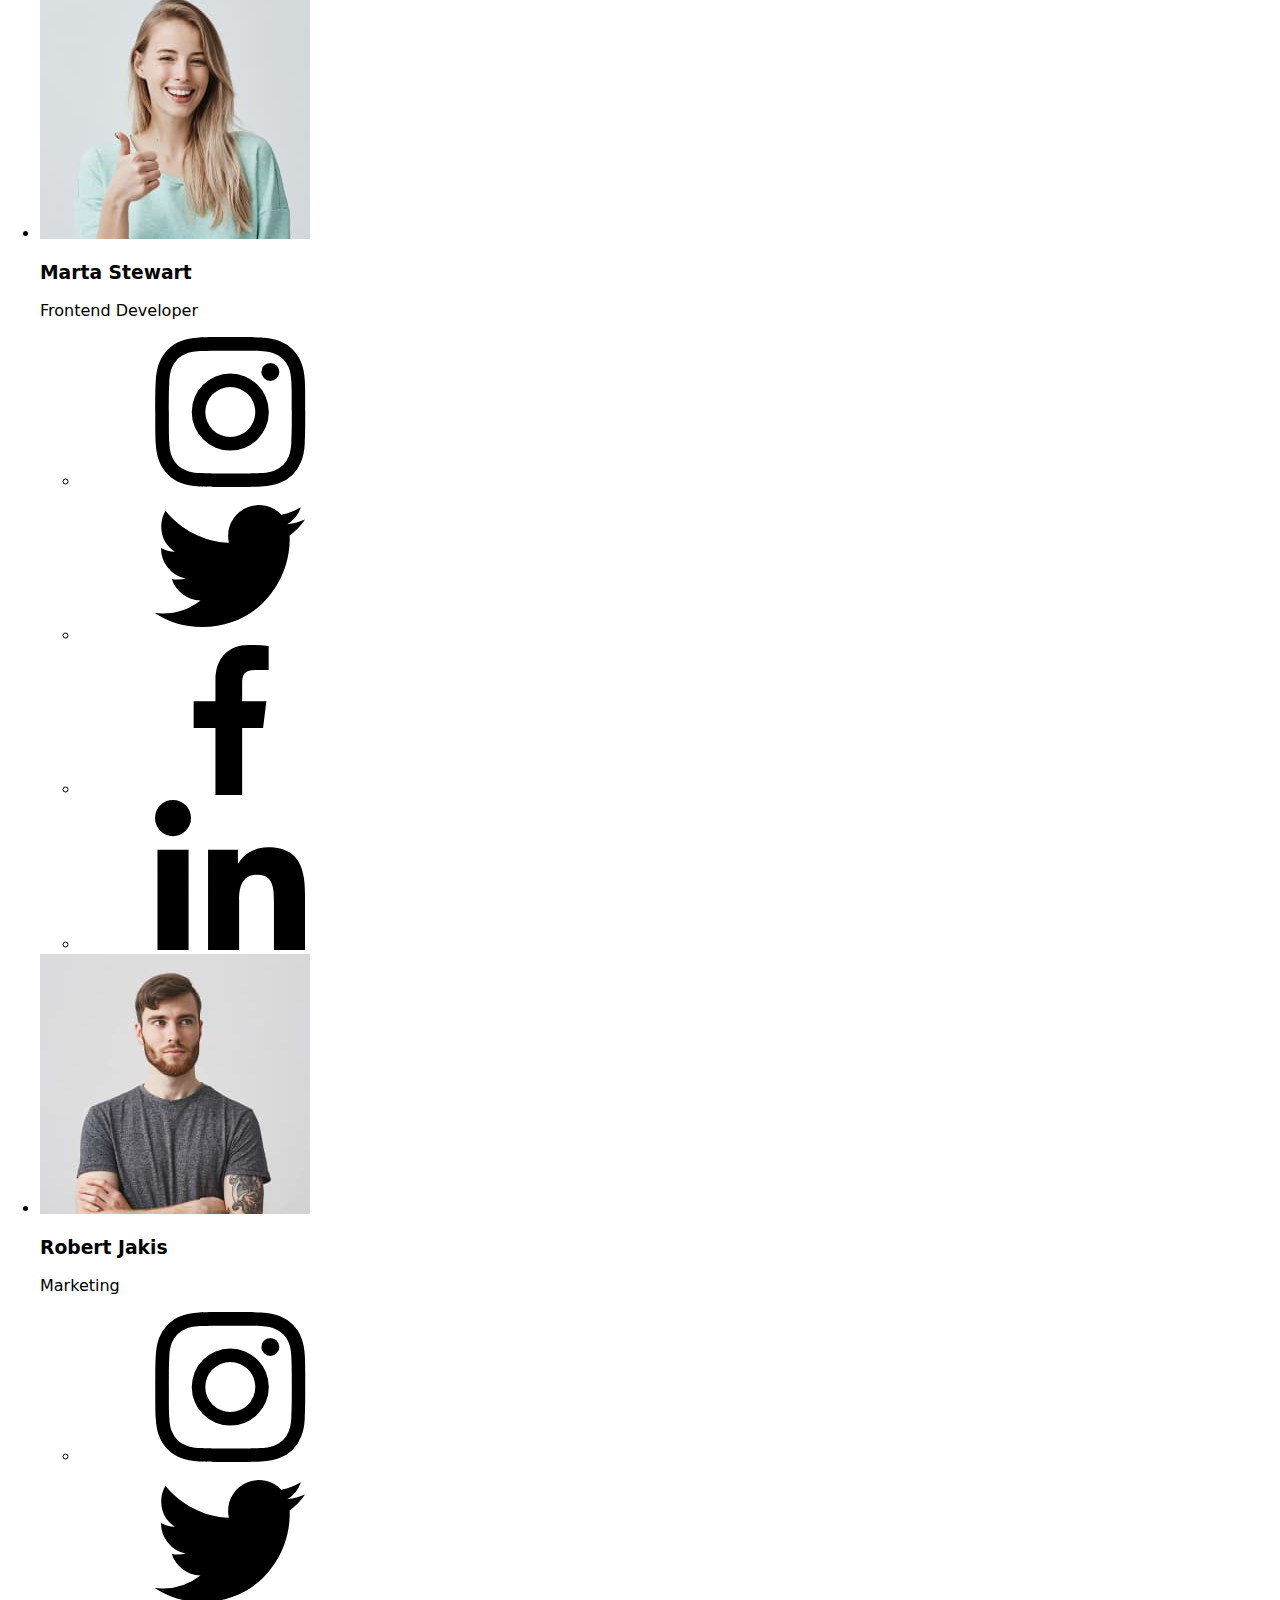
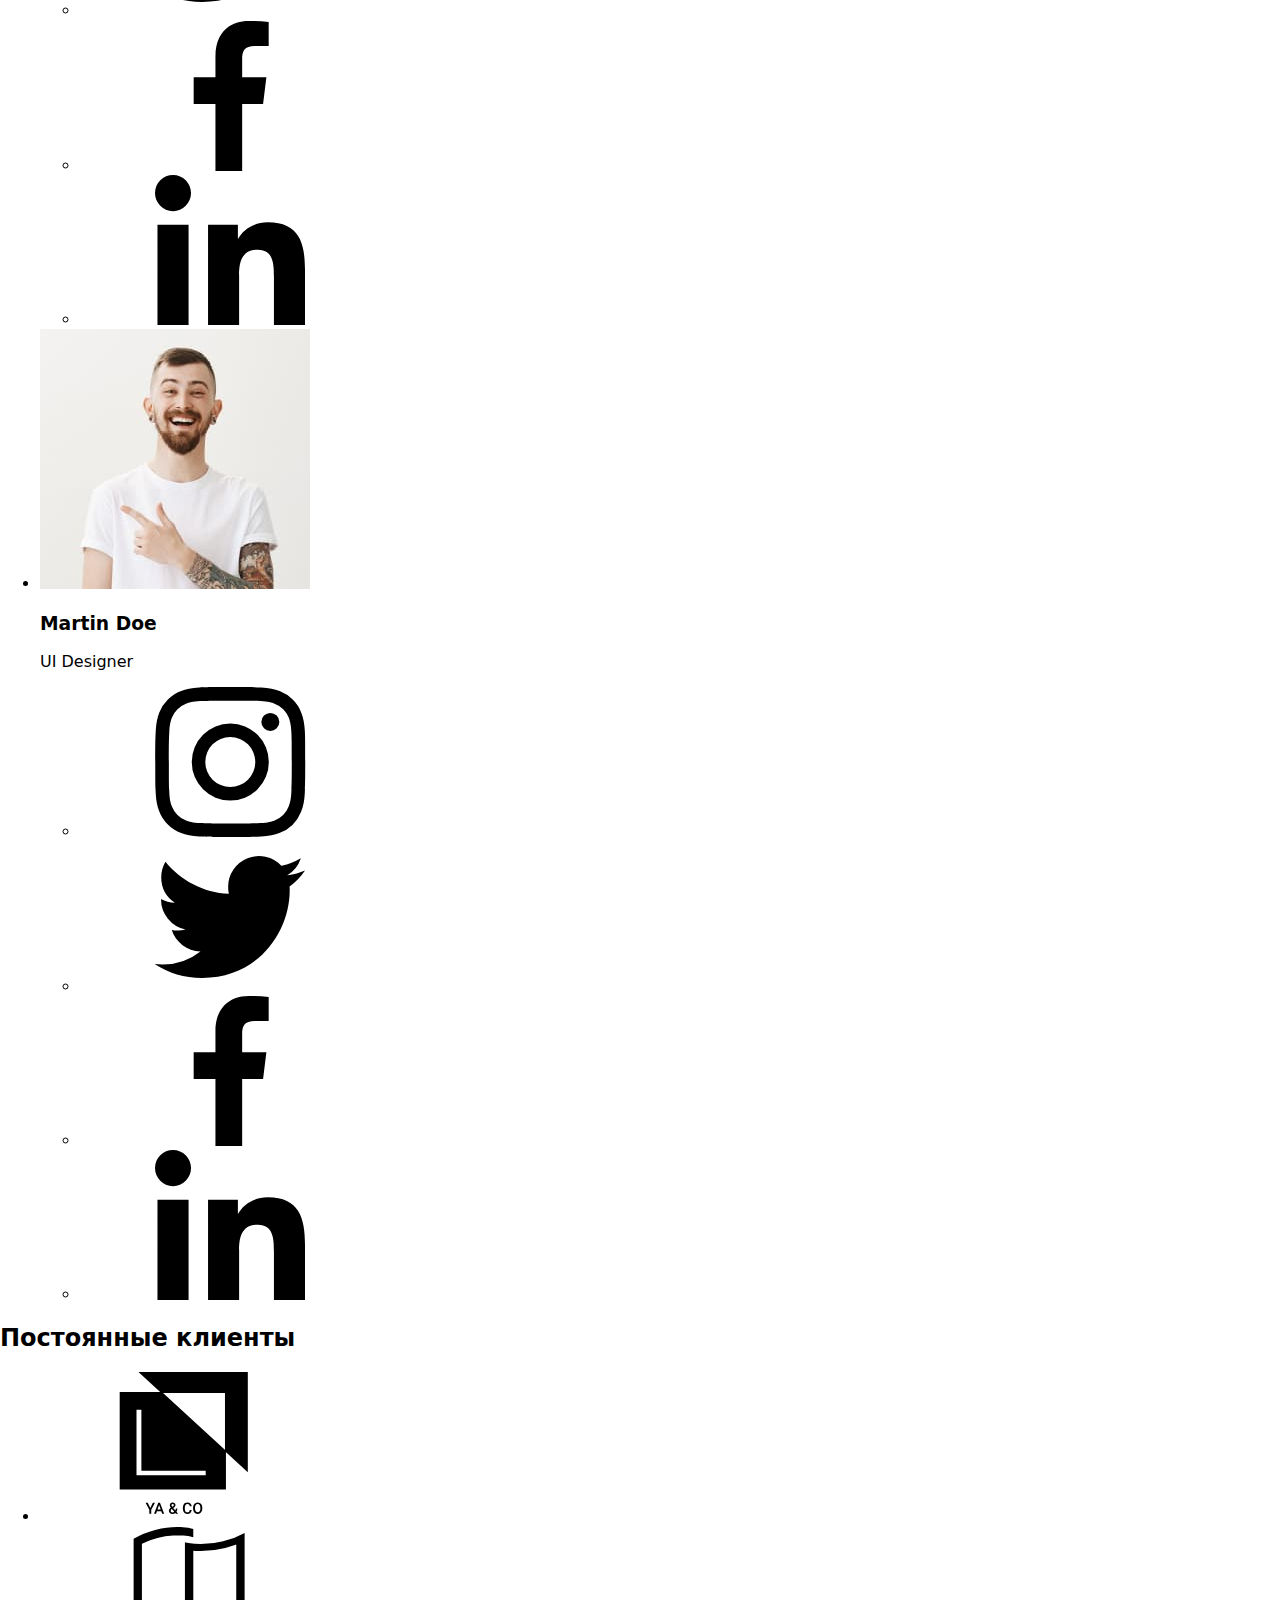
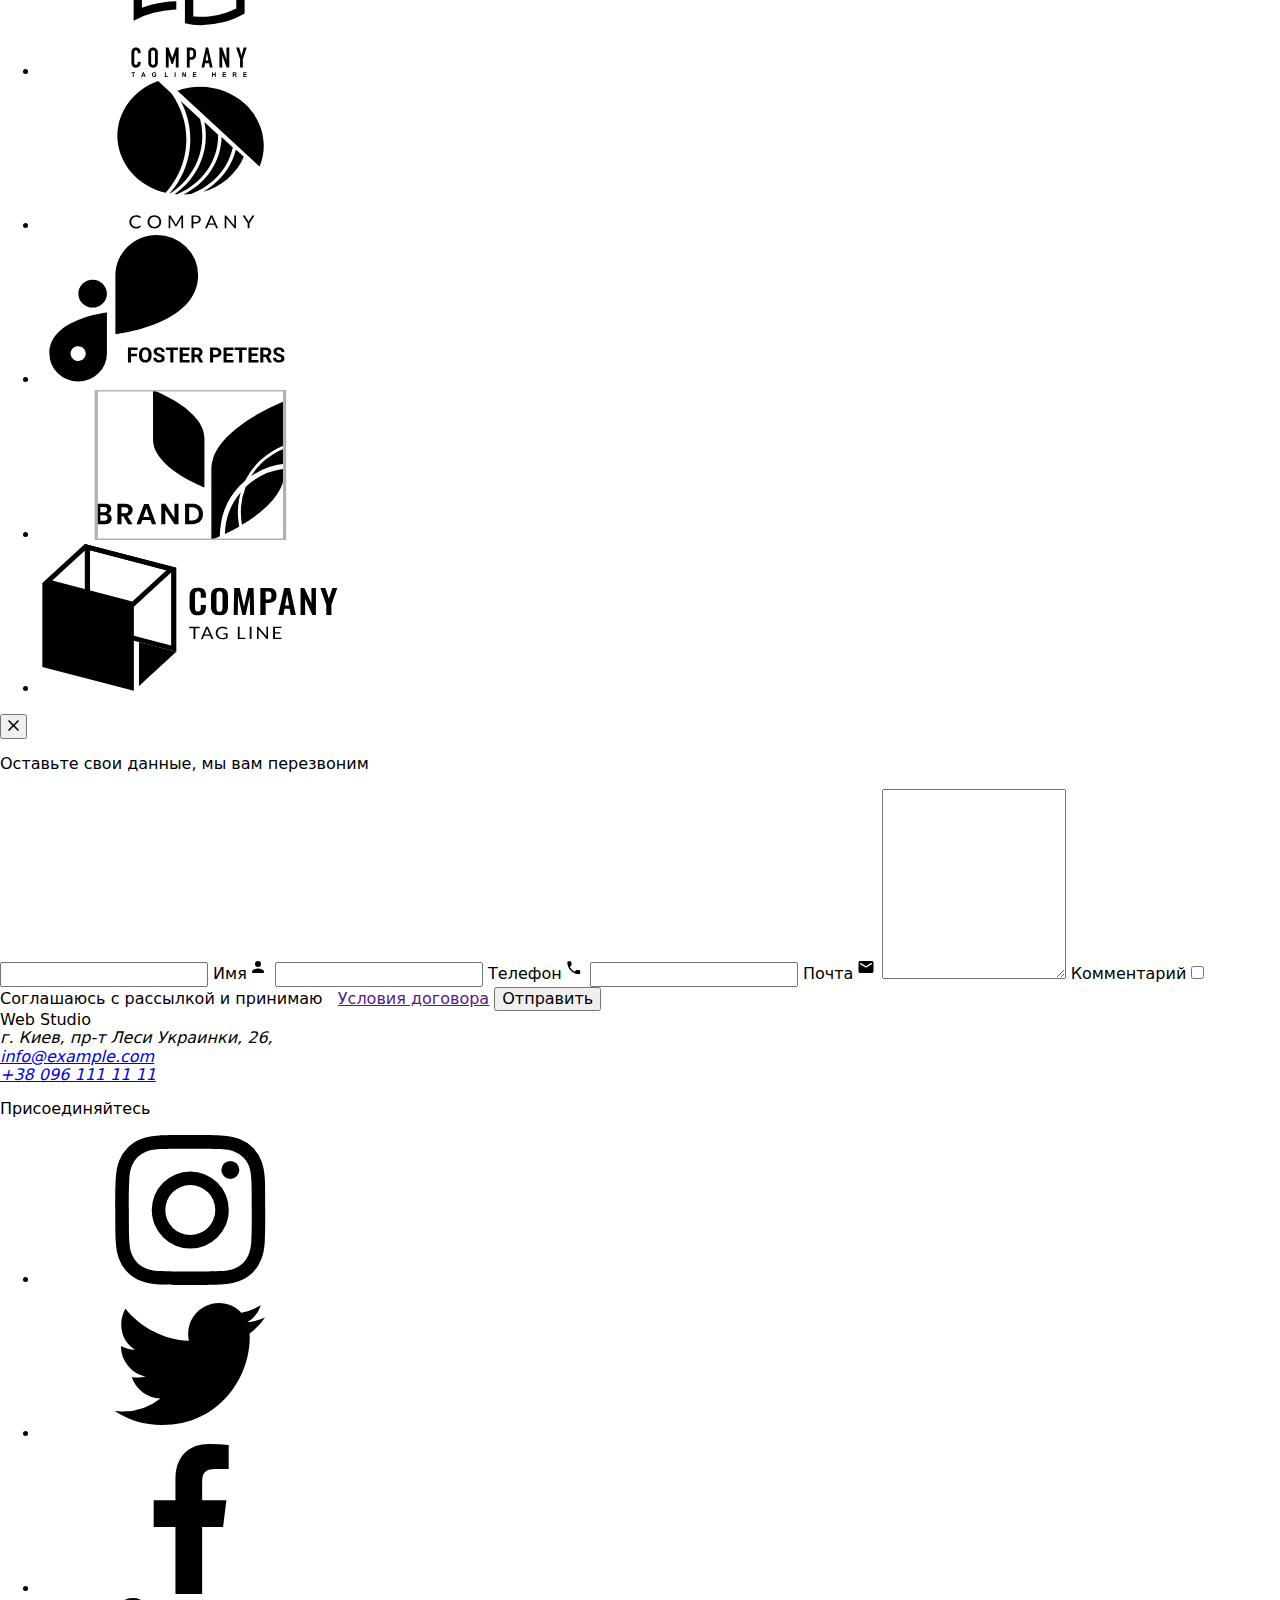
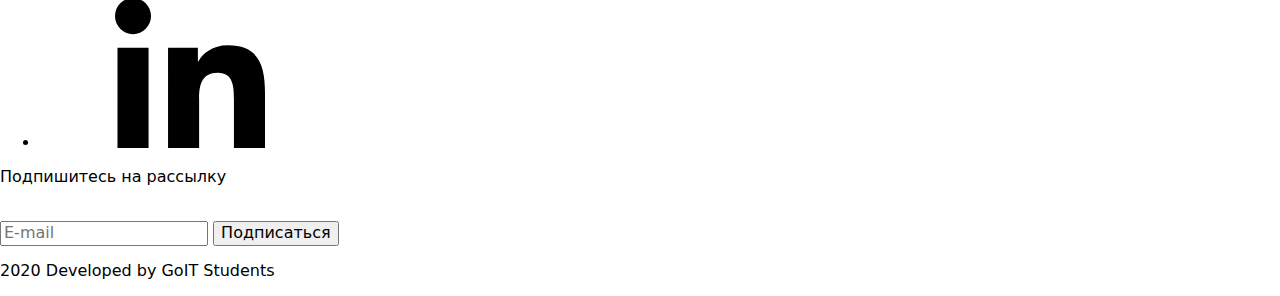
==== commit d57dd4de: "working with sass" ====
--- a/index.html
+++ b/index.html
@@ -12,7 +12,7 @@
       rel="stylesheet"
       href="https://cdnjs.cloudflare.com/ajax/libs/modern-normalize/0.6.0/modern-normalize.min.css"
     />
-    <link rel="stylesheet" href="./css/styles.css" />
+    <link rel="stylesheet" href="./css/main.min.css" />
   </head>
 
   <body class="page">
--- a/css/main.min.css
+++ b/css/main.min.css
@@ -0,0 +1 @@
+/* No CSS *//*# sourceMappingURL=main.min.css.map */